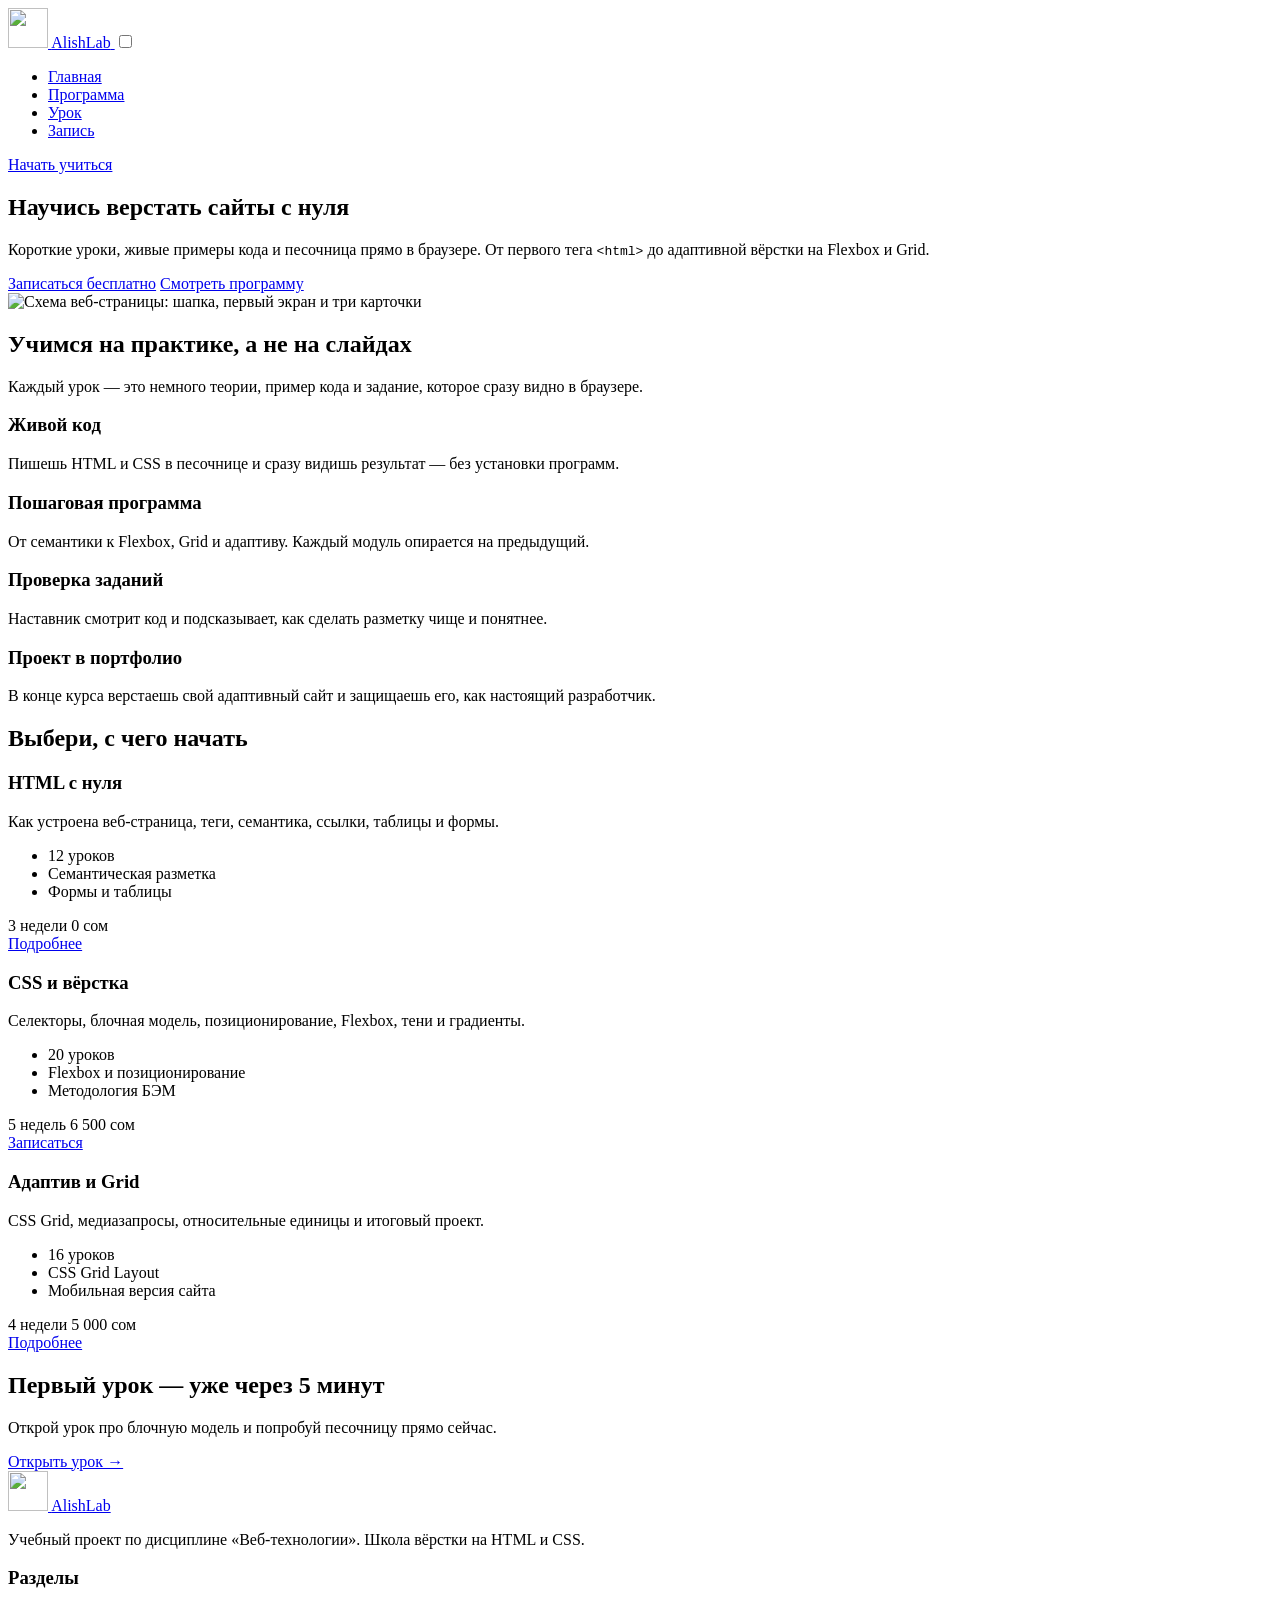
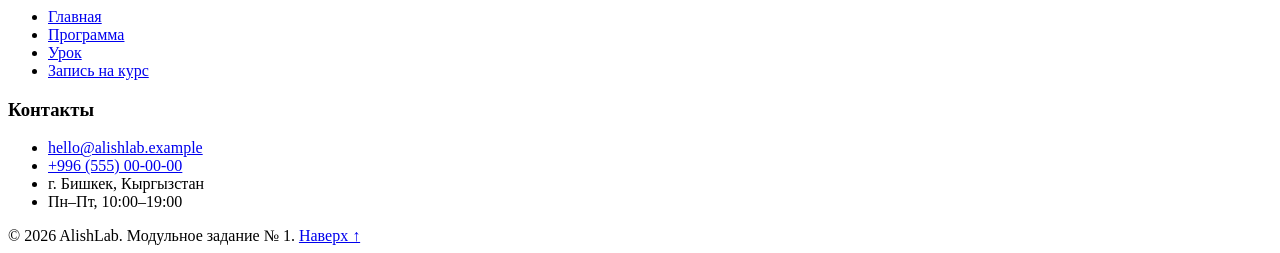
==== index.html @ d4900378 "Add home page" ====
<!DOCTYPE html>
<html lang="ru">
<head>
  <meta charset="UTF-8">
  <meta name="viewport" content="width=device-width, initial-scale=1.0">
  <meta name="description" content="AlishLab — обучающее веб-приложение по дисциплине «Веб-технологии»: HTML, CSS, Flexbox, Grid и адаптивная вёрстка.">
  <title>AlishLab — школа вёрстки</title>
  <link rel="icon" href="img/logo.svg" type="image/svg+xml">
  <link rel="preconnect" href="https://fonts.googleapis.com">
  <link rel="preconnect" href="https://fonts.gstatic.com" crossorigin>
  <link href="https://fonts.googleapis.com/css2?family=Golos+Text:wght@400;500;600;700&family=JetBrains+Mono:wght@400;700&display=swap" rel="stylesheet">
  <link rel="stylesheet" href="css/style.css">
</head>
<body>

  <header class="header" id="top">
    <div class="header__inner container">
      <a class="logo" href="index.html">
        <img class="logo__img" src="img/logo.svg" alt="" width="40" height="40">
        <span class="logo__text">AlishLab</span>
      </a>

      <input class="nav-toggle" type="checkbox" id="nav-toggle">
      <label class="burger" for="nav-toggle" aria-label="Открыть меню">
        <span class="burger__line"></span>
        <span class="burger__line"></span>
        <span class="burger__line"></span>
      </label>

      <nav class="nav" aria-label="Главное меню">
        <ul class="nav__list">
          <li class="nav__item"><a class="nav__link nav__link--active" href="index.html" aria-current="page">Главная</a></li>
          <li class="nav__item"><a class="nav__link" href="curriculum.html">Программа</a></li>
          <li class="nav__item"><a class="nav__link" href="lesson.html">Урок</a></li>
          <li class="nav__item"><a class="nav__link" href="register.html">Запись</a></li>
        </ul>
      </nav>

      <a class="button button--primary button--small header__cta" href="register.html">Начать учиться</a>
    </div>
  </header>

  <main>
    <!-- Первый экран -->
    <section class="hero">
      <div class="hero__inner container">
        <div class="hero__content">
          <h1 class="hero__title">Научись верстать сайты <span class="hero__accent">с нуля</span></h1>
          <p class="hero__text">
            Короткие уроки, живые примеры кода и песочница прямо в браузере.
            От первого тега <code>&lt;html&gt;</code> до адаптивной вёрстки на Flexbox и Grid.
          </p>
          <div class="hero__actions">
            <a class="button button--primary" href="register.html">Записаться бесплатно</a>
            <a class="button button--ghost" href="curriculum.html">Смотреть программу</a>
          </div>
        </div>

        <div class="hero__visual">
          <img class="hero__image" src="img/hero.svg" alt="Схема веб-страницы: шапка, первый экран и три карточки" width="520" height="420">
        </div>
      </div>
    </section>

    <!-- Преимущества: информационные блоки -->
    <section class="section features">
      <div class="container">
        <div class="section__head">
          <h2>Учимся на практике, а не на слайдах</h2>
          <p class="section__lead">Каждый урок — это немного теории, пример кода и задание, которое сразу видно в браузере.</p>
        </div>

        <div class="features__list">
          <article class="feature">
            <h3 class="feature__title">Живой код</h3>
            <p class="feature__text">Пишешь HTML и CSS в песочнице и сразу видишь результат — без установки программ.</p>
          </article>
          <article class="feature">
            <h3 class="feature__title">Пошаговая программа</h3>
            <p class="feature__text">От семантики к Flexbox, Grid и адаптиву. Каждый модуль опирается на предыдущий.</p>
          </article>
          <article class="feature">
            <h3 class="feature__title">Проверка заданий</h3>
            <p class="feature__text">Наставник смотрит код и подсказывает, как сделать разметку чище и понятнее.</p>
          </article>
          <article class="feature">
            <h3 class="feature__title">Проект в портфолио</h3>
            <p class="feature__text">В конце курса верстаешь свой адаптивный сайт и защищаешь его, как настоящий разработчик.</p>
          </article>
        </div>
      </div>
    </section>

    <!-- Курсы: три карточки в ряд на Flexbox -->
    <section class="section courses" id="courses">
      <div class="container">
        <div class="section__head">
          <h2>Выбери, с чего начать</h2>
        </div>

        <div class="courses__row">
          <article class="card">
            <h3 class="card__title">HTML с нуля</h3>
            <p class="card__description">Как устроена веб-страница, теги, семантика, ссылки, таблицы и формы.</p>
            <ul class="card__list">
              <li>12 уроков</li>
              <li>Семантическая разметка</li>
              <li>Формы и таблицы</li>
            </ul>
            <div class="card__meta">
              <span>3 недели</span>
              <span class="card__price">0 сом</span>
            </div>
            <a class="button card__button" href="curriculum.html">Подробнее</a>
          </article>

          <article class="card card--featured">
            <h3 class="card__title">CSS и вёрстка</h3>
            <p class="card__description">Селекторы, блочная модель, позиционирование, Flexbox, тени и градиенты.</p>
            <ul class="card__list">
              <li>20 уроков</li>
              <li>Flexbox и позиционирование</li>
              <li>Методология БЭМ</li>
            </ul>
            <div class="card__meta">
              <span>5 недель</span>
              <span class="card__price">6 500 сом</span>
            </div>
            <a class="button button--primary card__button" href="register.html">Записаться</a>
          </article>

          <article class="card">
            <h3 class="card__title">Адаптив и Grid</h3>
            <p class="card__description">CSS Grid, медиазапросы, относительные единицы и итоговый проект.</p>
            <ul class="card__list">
              <li>16 уроков</li>
              <li>CSS Grid Layout</li>
              <li>Мобильная версия сайта</li>
            </ul>
            <div class="card__meta">
              <span>4 недели</span>
              <span class="card__price">5 000 сом</span>
            </div>
            <a class="button card__button" href="curriculum.html">Подробнее</a>
          </article>
        </div>
      </div>
    </section>

    <!-- Призыв к действию -->
    <section class="section">
      <div class="container">
        <div class="cta">
          <div class="cta__content">
            <h2 class="cta__title">Первый урок — уже через 5 минут</h2>
            <p class="cta__text">Открой урок про блочную модель и попробуй песочницу прямо сейчас.</p>
          </div>
          <a class="button" href="lesson.html">Открыть урок →</a>
        </div>
      </div>
    </section>
  </main>

  <footer class="footer">
    <div class="footer__inner container">
      <div class="footer__col">
        <a class="logo footer__logo" href="index.html">
          <img class="logo__img" src="img/logo.svg" alt="" width="40" height="40">
          <span class="logo__text">AlishLab</span>
        </a>
        <p class="footer__about">Учебный проект по дисциплине «Веб-технологии». Школа вёрстки на HTML и CSS.</p>
      </div>
      <div class="footer__col">
        <h3 class="footer__title">Разделы</h3>
        <ul class="footer__list">
          <li><a class="footer__link" href="index.html">Главная</a></li>
          <li><a class="footer__link" href="curriculum.html">Программа</a></li>
          <li><a class="footer__link" href="lesson.html">Урок</a></li>
          <li><a class="footer__link" href="register.html">Запись на курс</a></li>
        </ul>
      </div>
      <div class="footer__col">
        <h3 class="footer__title">Контакты</h3>
        <ul class="footer__list">
          <li><a class="footer__link" href="mailto:hello@alishlab.example">hello@alishlab.example</a></li>
          <li><a class="footer__link" href="tel:+996555000000">+996 (555) 00-00-00</a></li>
          <li>г. Бишкек, Кыргызстан</li>
          <li>Пн–Пт, 10:00–19:00</li>
        </ul>
      </div>
    </div>
    <div class="footer__bottom container">
      <span>© 2026 AlishLab. Модульное задание № 1.</span>
      <a class="footer__link" href="#top">Наверх ↑</a>
    </div>
  </footer>

</body>
</html>
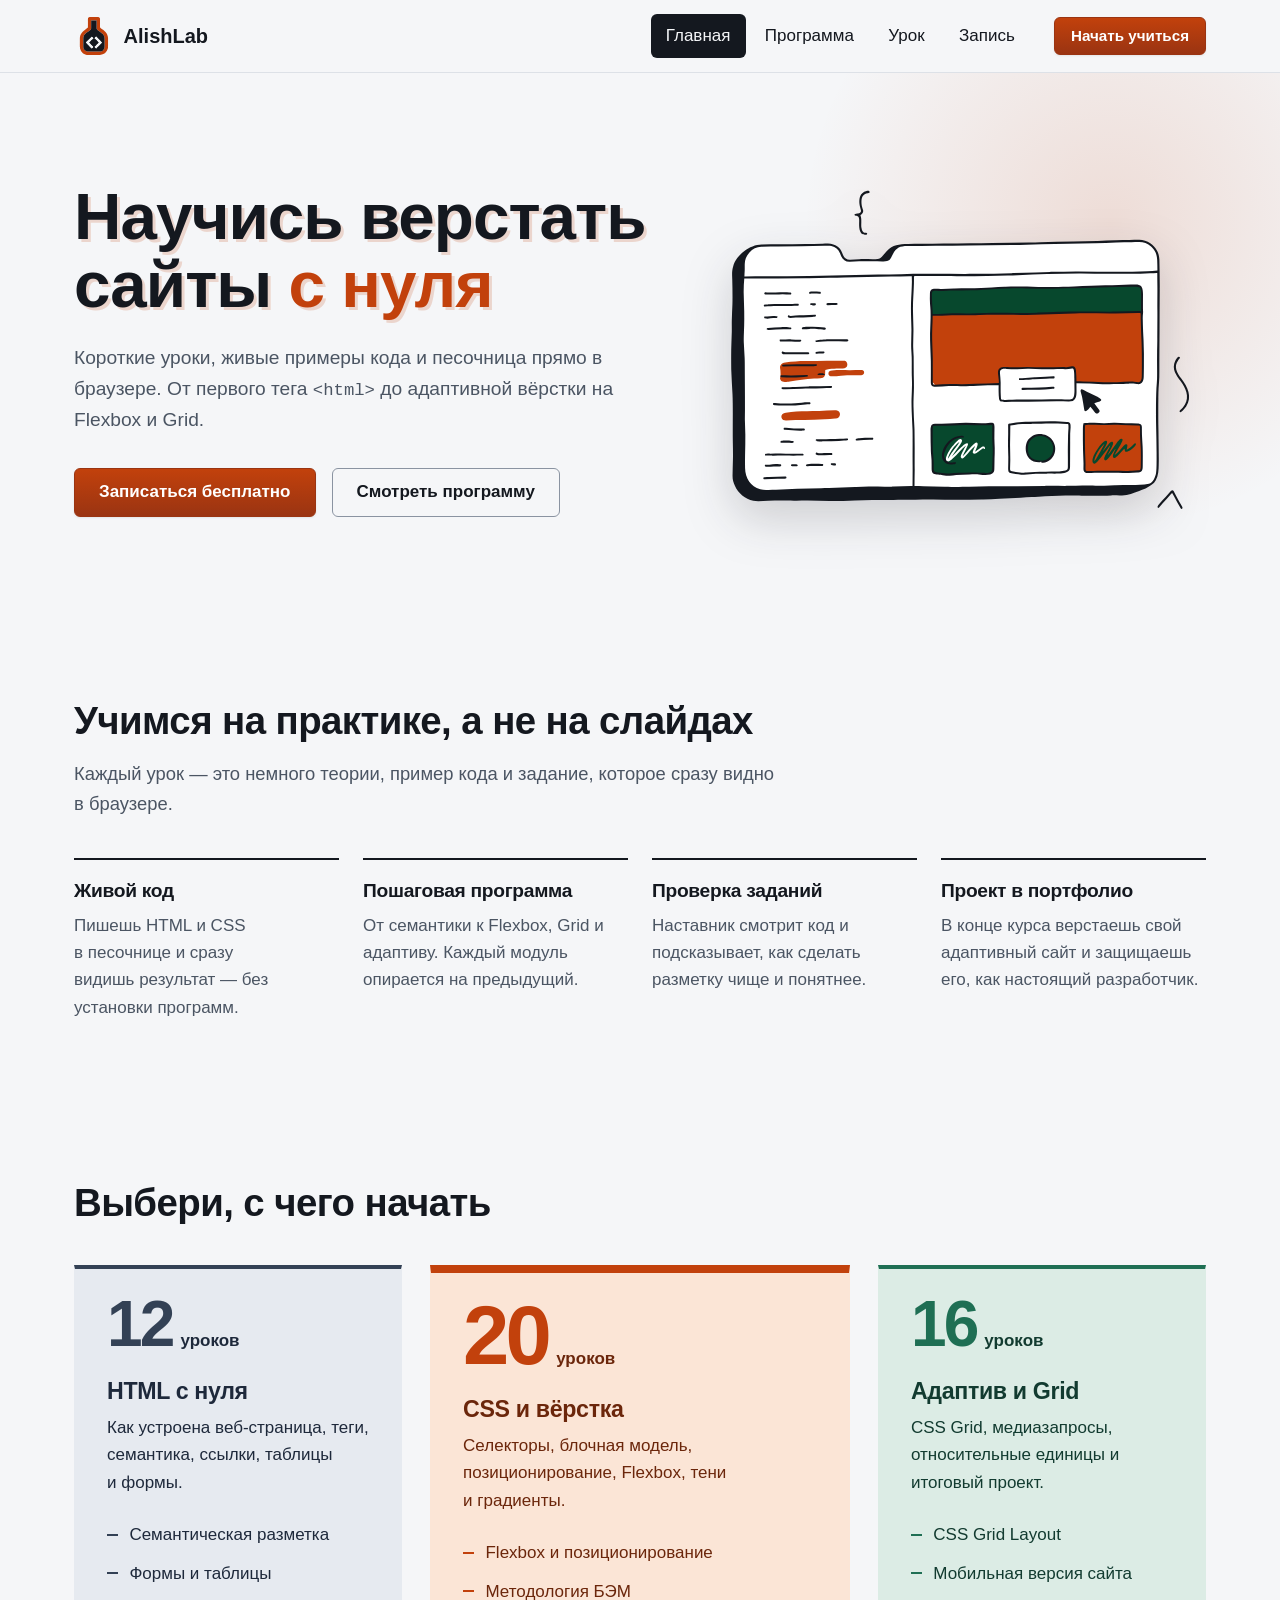
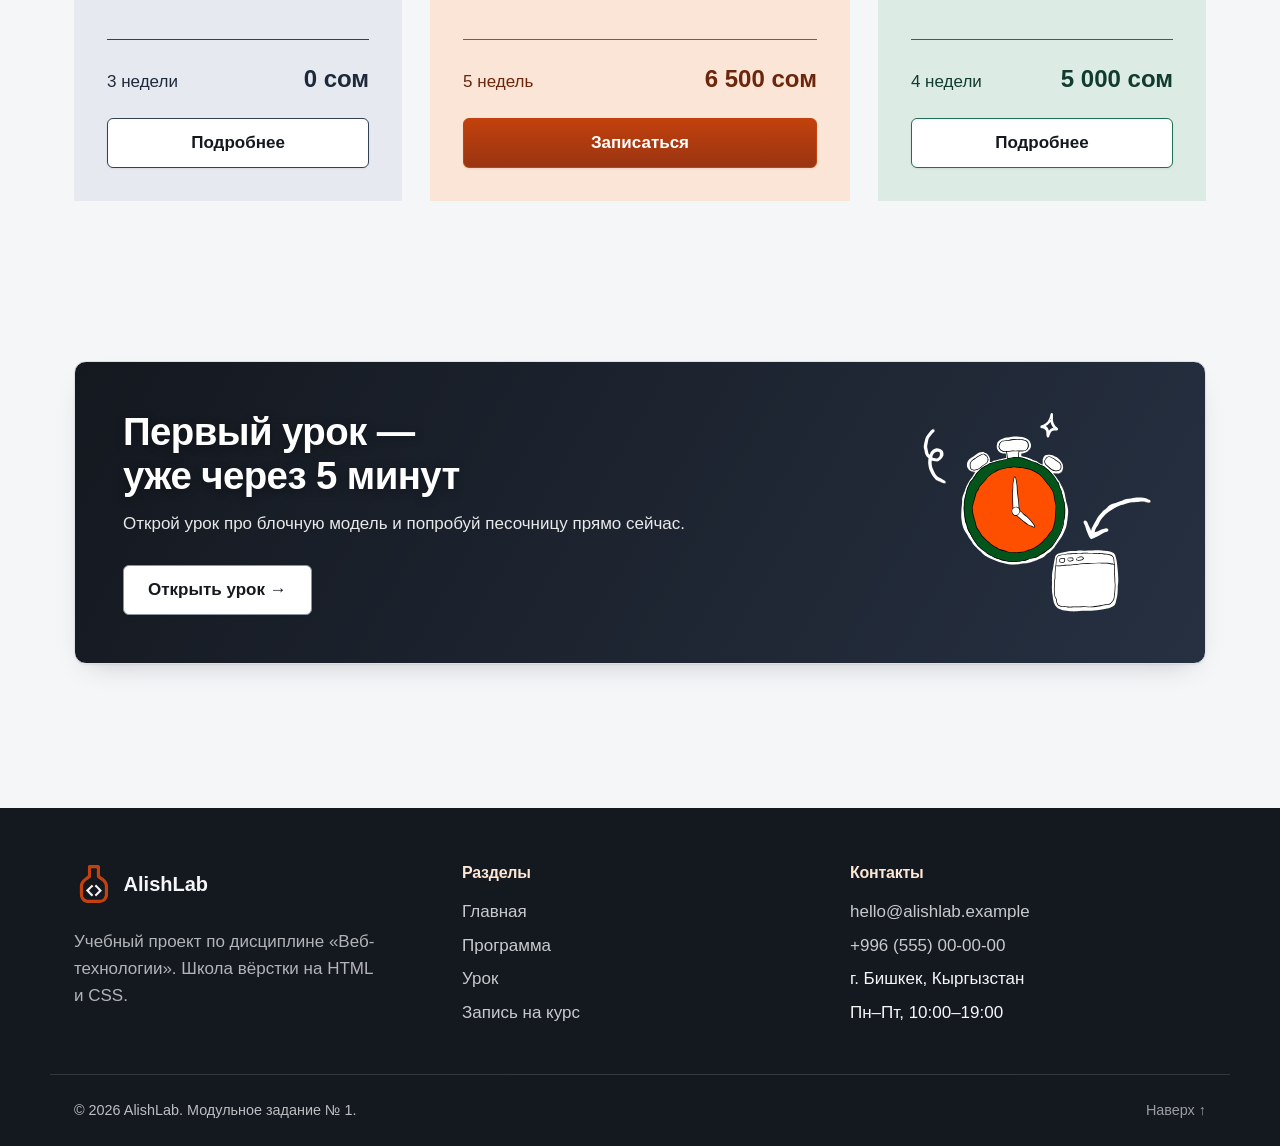
==== commit fd354cf6: "Restyle cards and form, place illustrations" ====
--- a/index.html
+++ b/index.html
@@ -57,7 +57,7 @@
         </div>
 
         <div class="hero__visual">
-          <img class="hero__image" src="img/hero.svg" alt="Схема веб-страницы: шапка, первый экран и три карточки" width="520" height="420">
+          <img class="hero__image" src="img/hero.svg" alt="Рисунок: окно браузера с кодом слева и готовой страницей справа" width="520" height="420">
         </div>
       </div>
     </section>
@@ -99,11 +99,11 @@
         </div>
 
         <div class="courses__row">
-          <article class="card">
+          <article class="card card--html">
+            <p class="card__count"><span class="card__number">12</span> уроков</p>
             <h3 class="card__title">HTML с нуля</h3>
             <p class="card__description">Как устроена веб-страница, теги, семантика, ссылки, таблицы и формы.</p>
             <ul class="card__list">
-              <li>12 уроков</li>
               <li>Семантическая разметка</li>
               <li>Формы и таблицы</li>
             </ul>
@@ -115,10 +115,10 @@
           </article>
 
           <article class="card card--featured">
+            <p class="card__count"><span class="card__number">20</span> уроков</p>
             <h3 class="card__title">CSS и вёрстка</h3>
             <p class="card__description">Селекторы, блочная модель, позиционирование, Flexbox, тени и градиенты.</p>
             <ul class="card__list">
-              <li>20 уроков</li>
               <li>Flexbox и позиционирование</li>
               <li>Методология БЭМ</li>
             </ul>
@@ -129,11 +129,11 @@
             <a class="button button--primary card__button" href="register.html">Записаться</a>
           </article>
 
-          <article class="card">
+          <article class="card card--layout">
+            <p class="card__count"><span class="card__number">16</span> уроков</p>
             <h3 class="card__title">Адаптив и Grid</h3>
             <p class="card__description">CSS Grid, медиазапросы, относительные единицы и итоговый проект.</p>
             <ul class="card__list">
-              <li>16 уроков</li>
               <li>CSS Grid Layout</li>
               <li>Мобильная версия сайта</li>
             </ul>
@@ -154,8 +154,9 @@
           <div class="cta__content">
             <h2 class="cta__title">Первый урок — уже через 5 минут</h2>
             <p class="cta__text">Открой урок про блочную модель и попробуй песочницу прямо сейчас.</p>
+            <a class="button cta__button" href="lesson.html">Открыть урок →</a>
           </div>
-          <a class="button" href="lesson.html">Открыть урок →</a>
+          <img class="cta__art" src="img/cta.svg" alt="" width="240" height="240">
         </div>
       </div>
     </section>
@@ -183,7 +184,7 @@
         <h3 class="footer__title">Контакты</h3>
         <ul class="footer__list">
           <li><a class="footer__link" href="mailto:hello@alishlab.example">hello@alishlab.example</a></li>
-          <li><a class="footer__link" href="tel:+996555000000">+996 (555) 00-00-00</a></li>
+          <li><a class="footer__link" href="tel:+996555000000">+996&nbsp;(555)&nbsp;00&#8209;00&#8209;00</a></li>
           <li>г. Бишкек, Кыргызстан</li>
           <li>Пн–Пт, 10:00–19:00</li>
         </ul>
--- a/css/style.css
+++ b/css/style.css
@@ -0,0 +1,1803 @@
+/* =========================================================
+   AlishLab — общий файл стилей
+   Структура файла:
+     0. Сброс стилей браузера (reset)
+     1. Переменные и базовые стили
+     2. Сетка страницы: контейнер, секции
+     3. Кнопки
+     4. Шапка, логотип, навигация
+     5. Главная: hero, преимущества, курсы, призыв
+     6. Подвал
+     7. Программа курса: модули (Grid), таблица
+     8. Урок: оглавление, текст, демо, песочница
+     9. Форма записи
+    10. Анимации
+    11. Адаптивность (@media)
+   Классы именуются по БЭМ: block__element--modifier
+   ========================================================= */
+
+/* ---------- 0. Сброс стилей браузера ---------- */
+*,
+*::before,
+*::after {
+  box-sizing: border-box;
+  margin: 0;
+  padding: 0;
+}
+
+html {
+  -webkit-text-size-adjust: 100%;
+  scroll-behavior: smooth;
+}
+
+ul,
+ol {
+  list-style: none;
+}
+
+img,
+svg,
+iframe {
+  display: block;
+  max-width: 100%;
+}
+
+input,
+button,
+textarea,
+select {
+  font: inherit;
+  color: inherit;
+}
+
+button {
+  cursor: pointer;
+  background: none;
+  border: none;
+}
+
+table {
+  border-collapse: collapse;
+  border-spacing: 0;
+}
+
+a {
+  color: inherit;
+  text-decoration: none;
+}
+
+/* ---------- 1. Переменные и базовые стили ---------- */
+:root {
+  --paper: #f5f6f8;
+  --paper-2: #e6e8ec;
+  --white: #ffffff;
+  --ink: #14181f;
+  --ink-soft: #4b5563;
+  --line: #dde1e7;
+  --line-strong: #8a93a1;
+  --rule: #14181f;
+  --accent: #c2410c;
+  --accent-dark: #9a3412;
+  --green: #1f6f54;
+  --yellow: #fde7d4; /* светлый тон акцента: выделения и подсветка */
+  --blue: #2b4acb;
+
+  /* тона курсов: фон карточки, линия и цифра, текст, ссылка */
+  --slate-surface: #e6eaf0;
+  --slate-strong: #334155;
+  --slate-ink: #1e293b;
+  --orange-surface: #fbe5d6;
+  --orange-strong: #c2410c;
+  --orange-ink: #6b260b;
+  --orange-link: #9a3412;
+  --green-surface: #dcece5;
+  --green-strong: #1f6f54;
+  --green-ink: #123b30;
+
+  --font-display: "Golos Text", "Segoe UI", sans-serif;
+  --font-body: "Golos Text", "Segoe UI", sans-serif;
+  --font-mono: "JetBrains Mono", Consolas, monospace;
+
+  --radius: 8px;
+  --radius-sm: 6px;
+  --shadow-hard: 0 1px 2px rgba(20, 24, 31, 0.06), 0 12px 28px -16px rgba(20, 24, 31, 0.28);
+  --shadow-soft: 0 1px 2px rgba(20, 24, 31, 0.06), 0 18px 36px -24px rgba(20, 24, 31, 0.3);
+  --container: 1180px;
+}
+
+/* селектор элемента */
+body {
+  min-height: 100vh;
+  font-family: var(--font-body);
+  font-size: 1.0625rem;
+  line-height: 1.6;
+  color: var(--ink);
+  background-color: var(--paper);
+}
+
+h1,
+h2,
+h3,
+h4 {
+  font-family: var(--font-display);
+  font-weight: 600;
+  line-height: 1.15;
+  letter-spacing: -0.015em;
+  text-wrap: balance;
+}
+
+h2 {
+  font-size: clamp(1.6rem, 3.2vw, 2.4rem);
+}
+
+h3 {
+  font-size: 1.2rem;
+}
+
+p {
+  text-wrap: pretty;
+}
+
+p + p {
+  margin-top: 1em;
+}
+
+code,
+kbd {
+  font-family: var(--font-mono);
+  font-size: 0.9em;
+}
+
+/* псевдоклассы ссылок */
+a:focus-visible {
+  outline: 3px solid var(--blue);
+  outline-offset: 3px;
+  border-radius: 4px;
+}
+
+::selection {
+  background: var(--yellow);
+}
+
+/* селектор по идентификатору: якоря не прячутся под липкой шапкой */
+#top,
+#sandbox,
+#schedule,
+#courses,
+.prose > h2 {
+  scroll-margin-top: 96px;
+}
+
+.visually-hidden {
+  position: absolute;
+  width: 1px;
+  height: 1px;
+  overflow: hidden;
+  clip: rect(0 0 0 0);
+  white-space: nowrap;
+}
+
+/* ---------- 2. Сетка страницы ---------- */
+.container {
+  width: 100%;
+  max-width: var(--container);
+  margin: 0 auto;
+  padding: 0 1.5rem;
+}
+
+.section {
+  padding: 5rem 0;
+}
+
+.section__head {
+  max-width: 720px;
+  margin-bottom: 2.5rem;
+}
+
+.section__lead {
+  margin-top: 1rem;
+  color: var(--ink-soft);
+  font-size: 1.15rem;
+}
+
+/* ---------- 3. Кнопки ---------- */
+.button {
+  display: inline-block;
+  padding: 0.85rem 1.5rem;
+  font-weight: 600;
+  line-height: 1.2;
+  text-align: center;
+  color: var(--ink);
+  background: var(--white);
+  border: 1px solid var(--line-strong);
+  border-radius: 6px;
+  box-shadow: 0 1px 2px rgba(20, 24, 31, 0.08);
+  transition: background-color 0.15s ease, border-color 0.15s ease, box-shadow 0.15s ease;
+}
+
+.button:hover {
+  background: var(--paper);
+  box-shadow: 0 4px 10px -4px rgba(20, 24, 31, 0.3);
+}
+
+.button:active {
+  transform: translateY(1px);
+  box-shadow: none;
+}
+
+.button:focus-visible {
+  outline: 3px solid var(--blue);
+  outline-offset: 3px;
+}
+
+.button--primary {
+  color: var(--white);
+  background: linear-gradient(180deg, #c2410c, #9a3412);
+  border-color: #9a3412;
+}
+
+.button--primary:hover {
+  background: linear-gradient(180deg, #9a3412, #7c2d12);
+}
+
+.button--ghost {
+  background: transparent;
+  box-shadow: none;
+}
+
+.button--ghost:hover {
+  background: var(--white);
+}
+
+.button--small {
+  padding: 0.55rem 1rem;
+  font-size: 0.95rem;
+}
+
+.button--block {
+  display: block;
+  width: 100%;
+}
+
+/* ---------- 4. Шапка и навигация ---------- */
+.header {
+  position: sticky;
+  top: 0;
+  z-index: 100;
+  background: rgba(245, 246, 248, 0.92);
+  backdrop-filter: blur(8px);
+  border-bottom: 1px solid var(--line);
+}
+
+.header__inner {
+  display: flex;
+  align-items: center;
+  justify-content: space-between;
+  gap: 1.5rem;
+  min-height: 72px;
+}
+
+.header__cta {
+  flex: none;
+  white-space: nowrap;
+}
+
+.logo {
+  display: inline-flex;
+  align-items: center;
+  gap: 0.6rem;
+  font-family: var(--font-display);
+  font-size: 1.25rem;
+  font-weight: 700;
+}
+
+.logo__img {
+  width: 40px;
+  height: 40px;
+  transition: transform 0.3s ease;
+}
+
+.logo:hover .logo__img {
+  transform: rotate(-12deg);
+}
+
+.nav {
+  margin-left: auto;
+}
+
+/* дочерний селектор: только прямые потомки списка */
+.nav__list {
+  display: flex;
+  gap: 0.25rem;
+}
+
+.nav__list > .nav__item {
+  flex: none;
+}
+
+.nav__link {
+  display: block;
+  padding: 0.5rem 0.95rem;
+  font-weight: 500;
+  border-radius: 6px;
+  transition: background-color 0.15s ease;
+}
+
+.nav__link:hover {
+  background: var(--paper-2);
+}
+
+.nav__link--active,
+.nav__link--active:hover {
+  color: var(--paper);
+  background: var(--ink);
+}
+
+/* мобильное меню без JS: чекбокс + label */
+.nav-toggle {
+  position: absolute;
+  opacity: 0;
+  width: 1px;
+  height: 1px;
+}
+
+.burger {
+  display: none;
+  width: 44px;
+  height: 44px;
+  padding: 11px 9px;
+  border: 1px solid var(--line-strong);
+  border-radius: var(--radius-sm);
+  background: var(--white);
+  cursor: pointer;
+}
+
+.burger__line {
+  display: block;
+  height: 2px;
+  background: var(--ink);
+  border-radius: 2px;
+  transition: transform 0.2s ease, opacity 0.2s ease;
+}
+
+.burger__line + .burger__line {
+  margin-top: 6px;
+}
+
+.nav-toggle:focus-visible + .burger {
+  outline: 3px solid var(--blue);
+  outline-offset: 2px;
+}
+
+/* соседние селекторы + и ~ : состояние чекбокса меняет бургер и меню */
+.nav-toggle:checked + .burger .burger__line:nth-child(1) {
+  transform: translateY(8px) rotate(45deg);
+}
+
+.nav-toggle:checked + .burger .burger__line:nth-child(2) {
+  opacity: 0;
+}
+
+.nav-toggle:checked + .burger .burger__line:nth-child(3) {
+  transform: translateY(-8px) rotate(-45deg);
+}
+
+/* ---------- 5. Главная страница ---------- */
+
+/* 5.1 Hero */
+.hero {
+  position: relative;
+  isolation: isolate;
+  padding: 5rem 0 4.5rem;
+  overflow: hidden;
+}
+
+/* радиальный градиент-«пятно» за контентом */
+.hero::before {
+  content: "";
+  position: absolute;
+  top: -160px;
+  right: -140px;
+  z-index: -1;
+  width: 620px;
+  height: 620px;
+  border-radius: 50%;
+  background: radial-gradient(circle, rgba(194, 65, 12, 0.14) 0%, rgba(194, 65, 12, 0.05) 45%, transparent 70%);
+}
+
+.hero__inner {
+  display: grid;
+  grid-template-columns: 1.1fr 0.9fr;
+  align-items: center;
+  gap: 3rem;
+}
+
+.hero__title {
+  font-size: clamp(2.3rem, 5.4vw, 4.1rem);
+  line-height: 1.04;
+  text-shadow: 3px 3px 0 rgba(194, 65, 12, 0.18);
+}
+
+.hero__accent {
+  color: var(--accent);
+}
+
+.hero__text {
+  max-width: 34rem;
+  margin-top: 1.5rem;
+  font-size: 1.2rem;
+  color: var(--ink-soft);
+}
+
+.hero__actions {
+  display: flex;
+  flex-wrap: wrap;
+  gap: 1rem;
+  margin-top: 2rem;
+}
+
+/* относительное позиционирование родителя + абсолютное у «наклеек» */
+.hero__visual {
+  position: relative;
+}
+
+.hero__image {
+  width: 100%;
+  height: auto;
+  filter: drop-shadow(0 18px 24px rgba(20, 24, 31, 0.18));
+}
+
+/* 5.2 Преимущества — Flexbox с переносом */
+.features__list {
+  display: flex;
+  flex-direction: row;
+  flex-wrap: wrap;
+  gap: 1.5rem;
+}
+
+.feature {
+  flex: 1 1 230px;
+  padding-top: 1.25rem;
+  border-top: 2px solid var(--rule);
+}
+
+.feature__title {
+  margin-bottom: 0.6rem;
+}
+
+.feature__text {
+  color: var(--ink-soft);
+}
+
+/* 5.3 Карточки курсов — три в ряд на Flexbox */
+.courses__row {
+  display: flex;
+  flex-direction: row;
+  justify-content: space-between;
+  align-items: stretch;
+  gap: 1.75rem;
+}
+
+/* каждая карточка окрашена в тон своего курса; тон задают переменные --tone-* */
+.card {
+  --tone-surface: var(--slate-surface);
+  --tone-strong: var(--slate-strong);
+  --tone-ink: var(--slate-ink);
+  display: flex;
+  flex-direction: column;
+  flex: 1 1 0;
+  padding: 1.75rem 2rem 2rem;
+  color: var(--tone-ink);
+  background: var(--tone-surface);
+  border: 1px solid transparent;
+  border-top: 4px solid var(--tone-strong);
+  border-radius: 0;
+  transition: border-color 0.2s ease;
+}
+
+.card:hover,
+.card:focus-within {
+  border-color: var(--tone-strong);
+}
+
+.card--html {
+  --tone-surface: var(--slate-surface);
+  --tone-strong: var(--slate-strong);
+  --tone-ink: var(--slate-ink);
+}
+
+.card--layout {
+  --tone-surface: var(--green-surface);
+  --tone-strong: var(--green-strong);
+  --tone-ink: var(--green-ink);
+}
+
+/* главный курс: шире соседей и с более толстой верхней линией */
+.card--featured {
+  --tone-surface: var(--orange-surface);
+  --tone-strong: var(--orange-strong);
+  --tone-ink: var(--orange-ink);
+  flex-grow: 1.35;
+  border-top-width: 8px;
+}
+
+.card__count {
+  display: flex;
+  align-items: baseline;
+  gap: 0.5rem;
+  margin-bottom: 1.5rem;
+  font-weight: 600;
+}
+
+.card__number {
+  font-family: var(--font-display);
+  font-size: clamp(3rem, 5vw, 4rem);
+  font-weight: 700;
+  line-height: 0.85;
+  letter-spacing: -0.045em;
+  font-variant-numeric: tabular-nums;
+  color: var(--tone-strong);
+}
+
+.card--featured .card__number {
+  font-size: clamp(3.5rem, 6.5vw, 5.25rem);
+}
+
+.card__title {
+  font-size: 1.45rem;
+  margin-bottom: 0.6rem;
+}
+
+.card__description {
+  max-width: 34ch;
+}
+
+.card__list {
+  margin: 1.25rem 0 1.75rem;
+}
+
+.card__list li {
+  padding: 0.35rem 0 0.35rem 1.4rem;
+  position: relative;
+  font-weight: 500;
+}
+
+/* маркер списка — короткая линия цвета курса */
+.card__list li::before {
+  content: "";
+  position: absolute;
+  top: 1.05em;
+  left: 0;
+  width: 0.7rem;
+  height: 2px;
+  background: var(--tone-strong);
+}
+
+.card__meta {
+  display: flex;
+  justify-content: space-between;
+  align-items: baseline;
+  margin-top: auto;
+  padding-top: 1.25rem;
+  border-top: 1px solid var(--tone-strong);
+}
+
+.card__price {
+  font-family: var(--font-display);
+  font-size: 1.5rem;
+  font-weight: 700;
+}
+
+.card__button {
+  margin-top: 1.25rem;
+  border-color: var(--tone-strong);
+}
+
+/* 5.4 Призыв к действию */
+.cta {
+  display: flex;
+  flex-wrap: wrap;
+  justify-content: space-between;
+  align-items: center;
+  gap: 2rem;
+  padding: 3rem;
+  color: var(--white);
+  background: linear-gradient(120deg, #14181f 0%, #263041 100%);
+  border: 1px solid var(--line);
+  border-radius: calc(var(--radius) * 1.5);
+  box-shadow: var(--shadow-hard);
+}
+
+.cta__title {
+  max-width: 32rem;
+  text-shadow: 0 2px 10px rgba(0, 0, 0, 0.35);
+}
+
+.cta__text {
+  margin-top: 0.75rem;
+  opacity: 0.9;
+}
+
+.cta__content {
+  flex: 1 1 22rem;
+}
+
+.cta__button {
+  margin-top: 1.75rem;
+}
+
+/* рисунок справа от текста и кнопки, на телефоне скрыт */
+.cta__art {
+  flex: none;
+  width: 240px;
+  height: auto;
+  margin: -1.5rem 0;
+}
+
+/* ---------- 6. Подвал ---------- */
+.footer {
+  margin-top: 4rem;
+  padding: 3.5rem 0 1.5rem;
+  color: var(--paper);
+  background: var(--ink);
+}
+
+.footer__inner {
+  display: grid;
+  grid-template-columns: repeat(auto-fit, minmax(200px, 1fr));
+  gap: 2rem;
+}
+
+.footer__logo {
+  color: var(--paper);
+}
+
+.footer__about {
+  margin-top: 1rem;
+  max-width: 20rem;
+  opacity: 0.7;
+}
+
+.footer__title {
+  margin-bottom: 1rem;
+  font-size: 1rem;
+  color: var(--yellow);
+}
+
+.footer__list li + li {
+  margin-top: 0.4rem;
+}
+
+.footer__link {
+  opacity: 0.8;
+  transition: color 0.15s ease, opacity 0.15s ease;
+}
+
+.footer__link:hover,
+.footer__link:focus {
+  color: var(--yellow);
+  opacity: 1;
+}
+
+.footer__bottom {
+  display: flex;
+  flex-wrap: wrap;
+  justify-content: space-between;
+  gap: 1rem;
+  margin-top: 3rem;
+  padding-top: 1.5rem;
+  font-size: 0.9rem;
+  opacity: 0.75;
+  border-top: 1px solid rgba(245, 246, 248, 0.2);
+}
+
+/* ---------- 7. Программа курса ---------- */
+.page-head {
+  padding: 4rem 0 2.5rem;
+  border-bottom: 1px solid var(--line);
+}
+
+.page-head__title {
+  font-size: clamp(2rem, 4.5vw, 3.3rem);
+  text-shadow: 3px 3px 0 rgba(194, 65, 12, 0.18);
+}
+
+/* заголовок слева, рисунок справа (страница «Запись») */
+.page-head__row {
+  display: flex;
+  align-items: center;
+  justify-content: space-between;
+  gap: 2rem;
+}
+
+.page-head__art {
+  flex: none;
+  width: 240px;
+  height: auto;
+  margin: -1.5rem 0;
+}
+
+.page-head__text {
+  max-width: 40rem;
+  margin-top: 1rem;
+  font-size: 1.15rem;
+  color: var(--ink-soft);
+}
+
+/* 7.2 Сетка модулей — auto-fit + minmax */
+.modules {
+  display: grid;
+  grid-template-columns: repeat(auto-fit, minmax(250px, 1fr));
+  grid-template-rows: repeat(2, minmax(230px, auto));
+  grid-auto-rows: minmax(230px, auto);
+  gap: 1.5rem;
+  justify-items: stretch;
+  align-items: stretch;
+}
+
+/* модуль окрашен в тон курса, к которому он относится (как карточки на главной) */
+.module {
+  --tone-surface: var(--slate-surface);
+  --tone-strong: var(--slate-strong);
+  --tone-ink: var(--slate-ink);
+  --tone-link: var(--slate-strong);
+  position: relative;
+  display: flex;
+  flex-direction: column;
+  padding: 1.4rem 1.5rem 1.25rem;
+  overflow: hidden;
+  color: var(--tone-ink);
+  background: var(--tone-surface);
+  border: 1px solid transparent;
+  border-top: 3px solid var(--tone-strong);
+  border-radius: 0;
+  transition: border-color 0.2s ease;
+}
+
+.module:hover,
+.module:focus-within {
+  border-color: var(--tone-strong);
+}
+
+.module--html {
+  --tone-surface: var(--slate-surface);
+  --tone-strong: var(--slate-strong);
+  --tone-ink: var(--slate-ink);
+  --tone-link: var(--slate-strong);
+}
+
+.module--css {
+  --tone-surface: var(--orange-surface);
+  --tone-strong: var(--orange-strong);
+  --tone-ink: var(--orange-ink);
+  --tone-link: var(--orange-link);
+}
+
+.module--layout {
+  --tone-surface: var(--green-surface);
+  --tone-strong: var(--green-strong);
+  --tone-ink: var(--green-ink);
+  --tone-link: var(--green-strong);
+}
+
+.module__num {
+  margin-bottom: 1rem;
+  font-family: var(--font-display);
+  font-size: 2.75rem;
+  font-weight: 700;
+  line-height: 0.85;
+  letter-spacing: -0.045em;
+  font-variant-numeric: tabular-nums;
+  color: var(--tone-strong);
+}
+
+.module__title {
+  position: relative;
+  margin-bottom: 0.5rem;
+  font-size: 1.15rem;
+  overflow-wrap: break-word;
+  hyphens: auto;
+}
+
+.module__text {
+  margin-bottom: 1.25rem;
+  font-size: 0.98rem;
+}
+
+.module__footer {
+  display: flex;
+  justify-content: space-between;
+  align-items: center;
+  margin-top: auto;
+  padding-top: 0.85rem;
+  font-family: var(--font-mono);
+  font-size: 0.85rem;
+  border-top: 1px solid var(--tone-strong);
+}
+
+.module__link {
+  font-weight: 700;
+  color: var(--tone-link);
+}
+
+.module__link:hover,
+.module__link:focus-visible {
+  text-decoration: underline;
+  text-underline-offset: 3px;
+}
+
+/* итоговый проект: тёмно-зелёный блок на две колонки */
+.module--wide {
+  --tone-strong: #8fd3b4;
+  --tone-ink: #e4f1eb;
+  --tone-link: var(--yellow);
+  grid-column: span 2;
+  background: radial-gradient(circle at 85% 20%, #1f5a47 0%, #0f3329 65%);
+}
+
+.module--wide .module__num {
+  font-size: 4rem;
+}
+
+.module--wide .module__text {
+  max-width: 52ch;
+}
+
+/* подпись к цветам модулей */
+.legend {
+  margin-top: 1rem;
+  color: var(--ink-soft);
+}
+
+.legend__item {
+  font-weight: 600;
+  color: var(--ink);
+  white-space: nowrap;
+}
+
+.legend__item::before {
+  content: "";
+  display: inline-block;
+  width: 0.75em;
+  height: 0.75em;
+  margin-right: 0.4em;
+  vertical-align: -0.02em;
+}
+
+.legend__item--html::before {
+  background: var(--slate-strong);
+}
+
+.legend__item--css::before {
+  background: var(--orange-strong);
+}
+
+.legend__item--layout::before {
+  background: var(--green-strong);
+}
+
+/* 7.3 Таблица расписания */
+.table-wrap {
+  overflow-x: auto;
+  border: 1px solid var(--line);
+  border-radius: var(--radius);
+  box-shadow: var(--shadow-hard);
+  background: var(--white);
+}
+
+.schedule {
+  width: 100%;
+  min-width: 640px;
+  font-size: 0.98rem;
+}
+
+.schedule__caption {
+  padding: 1.25rem 1.25rem 0.75rem;
+  font-family: var(--font-display);
+  font-size: 1.1rem;
+  text-align: left;
+  caption-side: top;
+}
+
+.schedule th,
+.schedule td {
+  padding: 0.9rem 1.25rem;
+  text-align: left;
+  vertical-align: top;
+}
+
+.schedule thead th {
+  font-weight: 600;
+  color: var(--paper);
+  background: var(--ink);
+}
+
+.schedule tbody tr {
+  border-top: 1px solid var(--paper-2);
+  transition: background-color 0.15s ease;
+}
+
+/* зебра + подсветка строки при наведении */
+.schedule tbody tr:nth-child(even) {
+  background: #f9fafb;
+}
+
+.schedule tbody tr:hover {
+  background: #eef1f5;
+}
+
+.schedule td:first-child {
+  font-family: var(--font-mono);
+  font-weight: 700;
+  color: var(--accent);
+}
+
+.schedule tfoot td {
+  font-weight: 700;
+  border-top: 2px solid var(--rule);
+}
+
+/* ---------- 8. Страница урока ---------- */
+.breadcrumbs {
+  margin-bottom: 1.25rem;
+  font-size: 0.92rem;
+  color: var(--ink-soft);
+}
+
+.breadcrumbs__item {
+  display: inline;
+}
+
+.breadcrumbs__item + .breadcrumbs__item::before {
+  content: "/";
+  margin: 0 0.5rem;
+  opacity: 0.5;
+}
+
+.breadcrumbs__link:hover {
+  color: var(--accent);
+  text-decoration: underline;
+}
+
+.lesson {
+  display: grid;
+  grid-template-columns: 260px minmax(0, 1fr);
+  align-items: start;
+  gap: 3rem;
+}
+
+/* 8.1 Оглавление — липкое позиционирование */
+.toc {
+  position: sticky;
+  top: 96px;
+  padding: 1.5rem;
+  background: var(--white);
+  border: 1px solid var(--line);
+  border-radius: var(--radius);
+}
+
+.toc__title {
+  margin-bottom: 0.75rem;
+  font-size: 1rem;
+}
+
+.toc__item + .toc__item {
+  border-top: 1px dashed var(--paper-2);
+}
+
+.toc__link {
+  display: block;
+  padding: 0.5rem 0;
+  font-size: 0.95rem;
+  transition: color 0.15s ease, padding-left 0.15s ease;
+}
+
+.toc__link:hover {
+  padding-left: 0.4rem;
+  color: var(--accent);
+}
+
+.toc__progress {
+  height: 8px;
+  margin-top: 1rem;
+  overflow: hidden;
+  background: var(--paper-2);
+  border-radius: 6px;
+}
+
+.toc__bar {
+  width: 40%;
+  height: 100%;
+  background: linear-gradient(90deg, var(--green), var(--yellow));
+}
+
+.toc__caption {
+  margin-top: 0.4rem;
+  font-size: 0.85rem;
+  color: var(--ink-soft);
+}
+
+/* 8.2 Текст урока */
+.prose {
+  max-width: 760px;
+}
+
+.prose > h2 {
+  margin: 3rem 0 1rem;
+  font-size: 1.7rem;
+}
+
+.prose > h2:first-of-type {
+  margin-top: 0;
+}
+
+.prose p,
+.prose li {
+  color: #34312c;
+}
+
+.prose :not(pre) > code {
+  padding: 0.1em 0.4em;
+  background: var(--paper-2);
+  border-radius: 6px;
+}
+
+.prose__list {
+  margin: 1rem 0;
+  padding-left: 1.25rem;
+  list-style: disc;
+}
+
+.prose__list li::marker {
+  color: var(--accent);
+}
+
+/* 8.3 Обтекание float и его очистка */
+.float-box {
+  overflow: hidden; /* очистка обтекания: контейнер «видит» плавающий элемент */
+  margin-top: 1rem;
+}
+
+.figure--float {
+  float: right;
+  width: min(46%, 320px);
+  margin: 0.25rem 0 1rem 1.75rem;
+}
+
+.figure__img {
+  width: 100%;
+  height: auto;
+  padding: 0.75rem;
+  background: var(--white);
+  border: 1px solid var(--line);
+  border-radius: var(--radius);
+}
+
+.figure__caption {
+  margin-top: 0.5rem;
+  font-size: 0.85rem;
+  text-align: center;
+  color: var(--ink-soft);
+}
+
+.clear {
+  clear: both;
+}
+
+/* 8.4 Заметка: relative-родитель и absolute-значок */
+.note {
+  position: relative;
+  margin: 2rem 0;
+  padding: 1.6rem 1.5rem 1.25rem;
+  background: #fff6d6;
+  border: 1px solid var(--line);
+  border-radius: var(--radius);
+}
+
+.note__badge {
+  position: absolute;
+  top: -14px;
+  left: 18px;
+  padding: 0.1rem 0.7rem;
+  font-family: var(--font-mono);
+  font-size: 0.8rem;
+  font-weight: 700;
+  color: var(--white);
+  background: var(--accent);
+  border: 1px solid var(--line);
+  border-radius: 6px;
+}
+
+.note--tip {
+  background: #e3f4ec;
+}
+
+.note--tip .note__badge {
+  background: var(--green);
+}
+
+/* 8.5 Демонстрация блочной модели */
+.demo {
+  margin: 1.5rem 0;
+  padding: 1.5rem;
+  background: var(--white);
+  border: 2px dashed var(--ink-soft);
+  border-radius: var(--radius);
+}
+
+.demo__label {
+  display: block;
+  margin-bottom: 0.75rem;
+  font-family: var(--font-mono);
+  font-size: 0.8rem;
+  color: var(--ink-soft);
+}
+
+.box-demo {
+  width: 280px;
+  max-width: 100%;
+  height: auto;
+  margin: 24px auto;
+  padding: 24px;
+  border: 6px solid var(--accent);
+  background: #ffe3d9;
+  outline: 24px solid rgba(138, 147, 161, 0.25); /* показывает зону margin */
+  text-align: center;
+}
+
+.box-demo__content {
+  padding: 0.75rem;
+  font-family: var(--font-mono);
+  font-size: 0.85rem;
+  background: #c5d0ff;
+  border-radius: 6px;
+}
+
+/* 8.6 display: block / inline / inline-block */
+.display-demo__block,
+.display-demo__inline,
+.display-demo__inline-block {
+  font-family: var(--font-mono);
+  font-size: 0.85rem;
+  border: 1px solid var(--line-strong);
+}
+
+.display-demo__block {
+  display: block;
+  width: 100%;
+  margin-bottom: 0.75rem;
+  padding: 0.6rem;
+  background: #b9e3cf;
+}
+
+.display-demo__inline {
+  display: inline;
+  padding: 0.2rem 0.4rem;
+  background: var(--yellow);
+  /* у inline-элементов width и height не действуют */
+  width: 300px;
+}
+
+.display-demo__inline-block {
+  display: inline-block;
+  width: 130px;
+  height: 64px;
+  margin: 0.5rem 0.4rem 0 0;
+  padding: 0.4rem;
+  vertical-align: middle;
+  background: #ffc2ad;
+}
+
+/* 8.7 Наложение и z-index */
+.stack {
+  position: relative;
+  height: 230px;
+  max-width: 420px;
+}
+
+.stack__card {
+  position: absolute;
+  display: flex;
+  align-items: flex-end;
+  justify-content: flex-end;
+  width: 180px;
+  height: 120px;
+  padding: 0.75rem;
+  font-family: var(--font-mono);
+  font-size: 0.85rem;
+  font-weight: 700;
+  border: 1px solid var(--line-strong);
+  border-radius: var(--radius-sm);
+  box-shadow: 0 6px 14px -6px rgba(20, 24, 31, 0.35);
+  transition: transform 0.2s ease;
+  cursor: default;
+}
+
+.stack__card--1 {
+  top: 0;
+  left: 0;
+  z-index: 1;
+  background: var(--yellow);
+}
+
+.stack__card--2 {
+  top: 50px;
+  left: 90px;
+  z-index: 3;
+  background: #ffc2ad;
+}
+
+.stack__card--3 {
+  top: 100px;
+  left: 180px;
+  z-index: 2;
+  background: #c5d0ff;
+}
+
+.stack__card:hover {
+  z-index: 10;
+  transform: translateY(-6px);
+}
+
+/* 8.8 Блок кода */
+.code {
+  margin: 1.25rem 0;
+  padding: 1.25rem 1.5rem;
+  overflow-x: auto;
+  font-family: var(--font-mono);
+  font-size: 0.9rem;
+  line-height: 1.7;
+  color: var(--paper);
+  background: var(--ink);
+  border-radius: var(--radius);
+  box-shadow: var(--shadow-soft);
+  tab-size: 2;
+}
+
+.code__prop {
+  color: #8fd8b5;
+}
+
+.code__comment {
+  color: #8a857b;
+  font-style: italic;
+}
+
+/* 8.9 Песочница */
+.sandbox {
+  margin: 1.5rem 0;
+  overflow: hidden;
+  border: 1px solid var(--line);
+  border-radius: var(--radius);
+  box-shadow: var(--shadow-hard);
+  background: var(--white);
+}
+
+.sandbox__bar {
+  display: flex;
+  justify-content: space-between;
+  align-items: center;
+  gap: 1rem;
+  padding: 0.6rem 1rem;
+  border-bottom: 1px solid var(--line);
+  background: var(--paper-2);
+}
+
+.sandbox__title {
+  font-family: var(--font-mono);
+  font-size: 0.85rem;
+  color: var(--ink-soft);
+}
+
+.sandbox__actions {
+  display: flex;
+  gap: 0.5rem;
+}
+
+.sandbox__body {
+  display: grid;
+  grid-template-columns: 1fr 1fr;
+  min-height: 300px;
+}
+
+.sandbox__editor {
+  width: 100%;
+  min-height: 300px;
+  padding: 1rem;
+  font-family: var(--font-mono);
+  font-size: 0.88rem;
+  line-height: 1.6;
+  color: var(--paper);
+  background: var(--ink);
+  border: none;
+  border-right: 1px solid var(--line);
+  resize: vertical;
+  tab-size: 2;
+}
+
+.sandbox__editor:focus {
+  outline: 3px solid var(--blue);
+  outline-offset: -3px;
+}
+
+.sandbox__preview {
+  width: 100%;
+  height: 100%;
+  min-height: 300px;
+  border: none;
+  background: var(--white);
+}
+
+/* 8.10 Переход между уроками */
+.pager {
+  display: flex;
+  flex-wrap: wrap;
+  justify-content: space-between;
+  gap: 1rem;
+  margin-top: 3.5rem;
+  padding-top: 2rem;
+  border-top: 1px solid var(--line);
+}
+
+.pager__link {
+  display: flex;
+  flex-direction: column;
+  flex: 0 1 300px;
+  padding: 1rem 1.25rem;
+  border: 1px solid var(--line);
+  border-radius: var(--radius);
+  background: var(--white);
+  transition: box-shadow 0.15s ease, transform 0.15s ease;
+}
+
+.pager__link:hover {
+  transform: translate(-2px, -2px);
+  box-shadow: var(--shadow-hard);
+}
+
+.pager__link--next {
+  margin-left: auto;
+  text-align: right;
+}
+
+.pager__hint {
+  font-size: 0.85rem;
+  color: var(--ink-soft);
+}
+
+.pager__title {
+  font-weight: 700;
+}
+
+/* ---------- 9. Форма записи ---------- */
+.register {
+  display: grid;
+  grid-template-columns: 1fr 1.5fr;
+  align-items: start;
+  gap: 3rem;
+}
+
+.register__aside {
+  position: sticky;
+  top: 96px;
+}
+
+.perks__item {
+  display: flex;
+  align-items: flex-start;
+  gap: 1rem;
+  padding: 1rem 0;
+}
+
+.perks__item + .perks__item {
+  border-top: 1px solid var(--line);
+}
+
+.perks__icon {
+  flex: 0 0 2.2rem;
+  font-size: 2.4rem;
+  font-weight: 700;
+  line-height: 1;
+  color: var(--accent);
+}
+
+.perks__text {
+  color: var(--ink-soft);
+}
+
+.perks__text strong {
+  display: block;
+  color: var(--ink);
+}
+
+.price-box {
+  margin-top: 1.5rem;
+  padding: 1.5rem;
+  color: var(--paper);
+  background: radial-gradient(circle at 85% 20%, #1f5a47 0%, #0f3329 65%);
+  border-top: 6px solid #8fd3b4;
+}
+
+.price-box__value {
+  font-family: var(--font-display);
+  font-size: 2.4rem;
+  font-weight: 700;
+  line-height: 1.1;
+  color: var(--yellow);
+}
+
+
+/* форма — цветная панель, как карточки курсов; белыми остаются только поля */
+.form {
+  padding: 2.25rem 2.25rem 2rem;
+  background: var(--slate-surface);
+  border: 1px solid transparent;
+  border-top: 6px solid var(--slate-strong);
+  border-radius: 0;
+}
+
+.form__title {
+  margin-bottom: 0.5rem;
+}
+
+.form__intro {
+  margin-bottom: 1.75rem;
+  color: var(--ink-soft);
+}
+
+.form__row {
+  display: flex;
+  flex-wrap: wrap;
+  gap: 0 1.25rem;
+}
+
+.form__field {
+  display: flex;
+  flex-direction: column;
+  flex: 1 1 220px;
+  gap: 0.4rem;
+  margin-bottom: 1.25rem;
+}
+
+.form__label {
+  font-weight: 600;
+}
+
+.form__required {
+  color: var(--accent-dark);
+}
+
+.form__input,
+.form__select,
+.form__textarea {
+  width: 100%;
+  padding: 0.8rem 1rem;
+  font-size: 1rem;
+  background: var(--white);
+  border: 1px solid var(--line-strong);
+  border-radius: var(--radius-sm);
+  transition: border-color 0.15s ease, box-shadow 0.15s ease, background-color 0.15s ease;
+}
+
+.form__input::placeholder,
+.form__textarea::placeholder {
+  color: #5b6472;
+}
+
+.form__input:hover,
+.form__select:hover,
+.form__textarea:hover {
+  border-color: var(--slate-strong);
+}
+
+/* псевдокласс :focus */
+.form__input:focus,
+.form__select:focus,
+.form__textarea:focus {
+  outline: none;
+  border-color: var(--blue);
+  background: var(--white);
+  box-shadow: 0 0 0 4px rgba(58, 91, 217, 0.2);
+}
+
+/* подсветка ошибки только после ввода — :invalid + :not(:placeholder-shown) */
+.form__input:not(:placeholder-shown):invalid {
+  border-color: var(--accent);
+  box-shadow: 0 0 0 4px rgba(255, 91, 46, 0.15);
+}
+
+.form__input:not(:placeholder-shown):valid {
+  border-color: var(--green);
+}
+
+/* у select свой расчёт высоты, поэтому задаём её явно: как у обычных полей */
+.form__select {
+  height: 3.325rem;
+}
+
+.form__textarea {
+  min-height: 130px;
+  resize: vertical;
+}
+
+.form__hint {
+  font-size: 0.85rem;
+  color: var(--ink-soft);
+}
+
+.form__fieldset {
+  margin-bottom: 1.25rem;
+  padding: 0;
+  border: none;
+}
+
+.form__legend {
+  padding: 0;
+  font-weight: 600;
+}
+
+.form__options {
+  display: flex;
+  flex-wrap: wrap;
+  gap: 0.6rem;
+  margin-top: 0.5rem;
+}
+
+/* radio и checkbox: белые плитки, выбранная заливается светлым оранжевым */
+.choice {
+  position: relative;
+  display: inline-flex;
+  align-items: center;
+  gap: 0.5rem;
+  padding: 0.55rem 0.9rem;
+  background: var(--white);
+  border: 1px solid var(--line-strong);
+  cursor: pointer;
+  transition: border-color 0.15s ease, background-color 0.15s ease;
+}
+
+.choice:hover {
+  border-color: var(--slate-strong);
+}
+
+.choice:has(.choice__input:checked) {
+  background: var(--orange-surface);
+  border-color: var(--orange-strong);
+}
+
+.choice:has(.choice__input:focus-visible) {
+  outline: 3px solid var(--blue);
+  outline-offset: 2px;
+}
+
+.choice__input {
+  width: 1.1rem;
+  height: 1.1rem;
+  accent-color: var(--accent);
+}
+
+/* :checked + соседний селектор: выбранный вариант меняет цвет */
+.choice__input:checked + .choice__text {
+  color: var(--accent-dark);
+}
+
+.choice--agree {
+  display: flex;
+  margin-top: 0.25rem;
+}
+
+.form__submit {
+  margin-top: 0.75rem;
+  font-size: 1.05rem;
+}
+
+.form__success {
+  margin-top: 1rem;
+  padding: 0.9rem 1rem;
+  color: var(--green);
+  background: #e6f2ec;
+  border-radius: var(--radius-sm);
+  font-weight: 600;
+}
+
+.form__note {
+  margin-top: 1rem;
+  font-size: 0.85rem;
+  text-align: center;
+  color: var(--ink-soft);
+}
+
+/* ---------- 10. Анимации ---------- */
+@keyframes rise {
+  from {
+    opacity: 0;
+    transform: translateY(10px);
+  }
+  to {
+    opacity: 1;
+    transform: none;
+  }
+}
+
+.hero__content > * {
+  animation: rise 0.7s ease both;
+}
+
+.hero__content > :nth-child(2) { animation-delay: 0.08s; }
+.hero__content > :nth-child(3) { animation-delay: 0.16s; }
+.hero__content > :nth-child(4) { animation-delay: 0.24s; }
+.hero__content > :nth-child(5) { animation-delay: 0.32s; }
+
+.hero__visual {
+  animation: rise 0.9s 0.2s ease both;
+}
+
+@media (prefers-reduced-motion: reduce) {
+  *,
+  *::before,
+  *::after {
+    animation: none !important;
+    transition: none !important;
+    scroll-behavior: auto !important;
+  }
+}
+
+/* ---------- 11. Адаптивность ---------- */
+
+/* Планшеты */
+@media (max-width: 1024px) {
+  .hero__inner {
+    grid-template-columns: 1fr;
+  }
+
+  .hero__visual {
+    max-width: 520px;
+    margin: 1rem auto 0;
+  }
+
+  .courses__row {
+    flex-wrap: wrap;
+  }
+
+  .card {
+    flex: 1 1 280px;
+  }
+
+  .card--featured {
+    flex: 1.35 1 320px;
+  }
+
+  .lesson {
+    grid-template-columns: minmax(0, 1fr);
+    gap: 2rem;
+  }
+
+  .toc {
+    position: static;
+  }
+
+  .register {
+    grid-template-columns: 1fr;
+  }
+
+  .register__aside {
+    position: static;
+  }
+}
+
+/* Телефоны */
+@media (max-width: 760px) {
+  .section {
+    padding: 3.5rem 0;
+  }
+
+  .burger {
+    display: block;
+  }
+
+  .header__cta {
+    display: none;
+  }
+
+  .nav {
+    position: absolute;
+    top: 100%;
+    left: 0;
+    right: 0;
+    display: none;
+    padding: 0.75rem 1.5rem 1.25rem;
+    background: var(--white);
+    border-top: 1px solid var(--line-strong);
+    border-bottom: 1px solid var(--line-strong);
+    box-shadow: 0 18px 28px -14px rgba(20, 24, 31, 0.35);
+  }
+
+  .nav-toggle:checked ~ .nav {
+    display: block;
+  }
+
+  .nav__list {
+    flex-direction: column;
+  }
+
+  .nav__link {
+    padding: 0.8rem 1rem;
+    font-size: 1.1rem;
+  }
+
+  .hero {
+    padding: 3rem 0;
+  }
+
+  .module--wide {
+    grid-column: auto;
+  }
+
+  .cta {
+    padding: 2rem 1.5rem;
+  }
+
+  .cta__art {
+    display: none;
+  }
+
+  .page-head__art {
+    display: none;
+  }
+
+  .figure--float {
+    float: none;
+    width: 100%;
+    margin: 0 0 1.25rem;
+  }
+
+  .sandbox__body {
+    grid-template-columns: 1fr;
+  }
+
+  .sandbox__editor {
+    border-right: none;
+    border-bottom: 1px solid var(--line);
+    min-height: 220px;
+  }
+
+  .stack__card {
+    width: 140px;
+    height: 100px;
+  }
+
+  .stack__card--2 {
+    left: 60px;
+  }
+
+  .stack__card--3 {
+    left: 120px;
+  }
+
+  .form {
+    padding: 1.5rem;
+  }
+}
+
+@media (max-width: 480px) {
+  html {
+    font-size: 15px;
+  }
+
+  .container {
+    padding: 0 1rem;
+  }
+
+  .hero__actions .button,
+  .cta .button {
+    width: 100%;
+  }
+
+  .sandbox__bar {
+    flex-wrap: wrap;
+  }
+
+  .pager__link {
+    flex-basis: 100%;
+  }
+}
